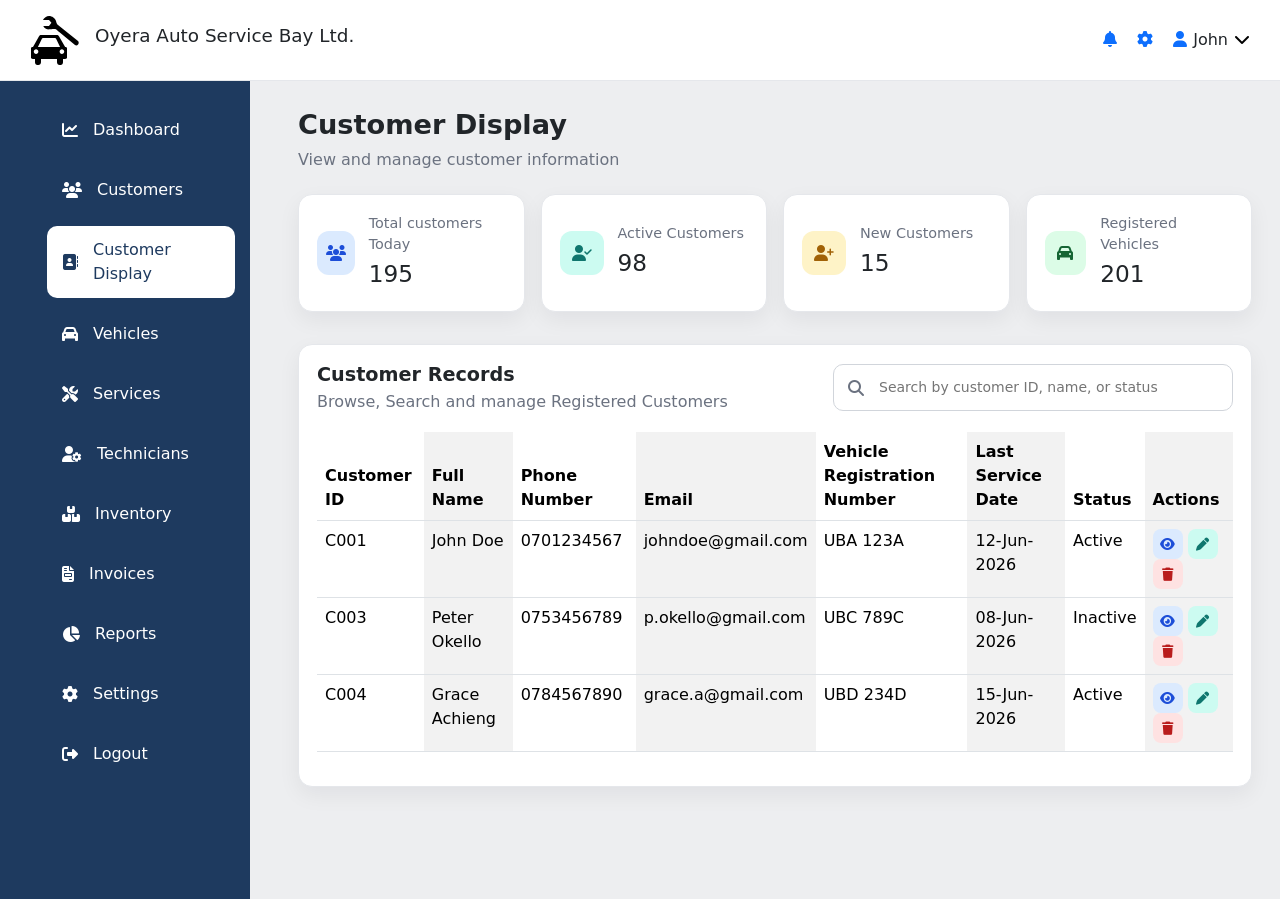
==== pages/customer-display.html @ 78649e61 "Added customers, customer display, vehicles, and technicians pages" ====
<!DOCTYPE html>
<html lang="en">
<head>
    <meta charset="UTF-8">
    <meta name="viewport" content="width=device-width, initial-scale=1.0">
    <title>Customer Display</title>
    <link rel="stylesheet" href="../css/customer-display.css">
    <link rel="stylesheet" href="https://cdnjs.cloudflare.com/ajax/libs/font-awesome/6.7.2/css/all.min.css">
    <link href="https://cdn.jsdelivr.net/npm/bootstrap@5.3.8/dist/css/bootstrap.min.css" rel="stylesheet">
</head>
<body>
    <section class="nav-bar">

        <!-- LEFT SIDE -->
        <div class="nav-left">
            <img src="../images/logo.svg" alt="Company-Logo">
            <div class="company-info">
                <h2>Oyera Auto Service Bay Ltd.</h2>
            </div>

        </div>

        <!-- RIGHT SIDE -->
        <div class="nav-right">
            <div class="icon-notifications">
                <a href="#"><i class="fa-solid fa-bell"></i></a>
            </div>
            <div class="icon-settings">
                <a href="#"><i class="fa-solid fa-gear"></i></a>
            </div>
            <div class="user-menu">
                <div class="user-profile">
                    <a href="#"><i class="fas fa-user"></i></a>
                </div>
                <span class="username">John</span>
            
                <button class="menu-btn">
                    <i class="fas fa-chevron-down"></i>
                </button>
            
                <div class="dropdown">
                    <a href="profile.html">Profile</a>
                    <a href="settings.html">Settings</a>
                    <a href="logout.html">Logout</a>
                </div>
            </div>
            
        </div>
    </section>

    <!-- MAIN LAYOUT CONTAINER -->
    <div class="main-container">
        <aside class="side-bar">
            <ul class="sidebar-menu">
                <li><a href="../index.html"><i class="fa-solid fa-chart-line"></i> Dashboard</a></li>
                <li><a href="customers.html"><i class="fa-solid fa-users"></i> Customers</a></li>
                <li><a href="customer-display.html" class="active"><i class="fas fa-address-book"></i></i> Customer Display</a></li>
                <li><a href="vehicles.html"><i class="fa-solid fa-car"></i> Vehicles</a></li>
                <li><a href="services.html"><i class="fa-solid fa-screwdriver-wrench"></i> Services</a></li>
                <li><a href="technicians.html"><i class="fa-solid fa-user-gear"></i> Technicians</a></li>
                <li><a href="inventory.html"><i class="fa-solid fa-boxes-stacked"></i> Inventory</a></li>
                <li><a href="invoices.html"><i class="fa-solid fa-file-invoice"></i> Invoices</a></li>
                <li><a href="reports.html"><i class="fa-solid fa-chart-pie"></i> Reports</a></li>
                <li><a href="settings.html"><i class="fa-solid fa-gear"></i> Settings</a></li>
                <li><a href="logout.html"><i class="fas fa-sign-out-alt"></i> Logout</a></li>
            </ul>
        </aside>
        <main class="content">
            <!-- header -->
            <div class="customer-page">
                <header class="page-header">
                    <h1>Customer Display</h1>
                    <p>View and manage customer information</p>
                </header>
        
                <!-- Customer statistics -->
                <section class="customer-stats">
                    <article class="stat-card">
                        <div class="stat-icon total">
                            <i class="fas fa-users"></i>
                        </div>
                        <div class="stat-content">
                            <p class="stat-title">Total customers Today</p>
                            <h2>195</h2>
                        </div>
                    </article>
        
                    <article class="stat-card">
                        <div class="stat-icon active">
                            <i class="fas fa-user-check"></i>
                        </div>
                        <div class="stat-content">
                            <p class="stat-title">Active Customers</p>
                            <h2>98</h2>
                        </div>
                    </article>
        
                    <article class="stat-card">
                        <div class="stat-icon new">
                            <i class="fas fa-user-plus"></i>
                        </div>
                        <div class="stat-content">
                            <p class="stat-title">New Customers</p>
                            <h2>15</h2>
                        </div>
                    </article>
        
                    <article class="stat-card">
                        <div class="stat-icon vehicles">
                            <i class="fas fa-car"></i>
                        </div>
                        <div class="stat-content">
                            <p class="stat-title">Registered Vehicles</p>
                            <h2>201</h2>
                        </div>
                    </article>
        
                </section>
        
                <!-- Records -->
                <section class="customer-records">
                <div class="records-header">
                    <div class="header">
                        <h2>Customer Records</h2>
                        <p>Browse, Search and manage Registered Customers</p>
                    </div>
                    <div class="search-input">
                        <i class="fa-solid fa-magnifying-glass" aria-hidden="true"></i>
                        <input type="text" placeholder="Search by customer ID, name, or status">
                    </div>
                </div>
                    <table class="table table-striped-columns">
                        <thead>
                            <tr>
                                <th>Customer ID</th>
                                <th>Full Name</th>
                                <th>Phone Number</th>
                                <th>Email</th>
                                <th>Vehicle Registration Number</th>
                                <th>Last Service Date</th>
                                <th>Status</th>
                                <th>Actions</th>
                            </tr>
                        </thead>
                        <tbody>
                            <tr>
                                <td>C001</td>
                                <td>John Doe</td>
                                <td>0701234567</td>
                                <td>johndoe@gmail.com</td>
                                <td>UBA 123A</td>
                                <td>12-Jun-2026</td>
                                <td>Active</td>
                                <td class="action-cell">
                                    <a href="#" class="action-icon view" aria-label="View customer"><i class="fa-solid fa-eye"></i></a>
                                    <a href="#" class="action-icon edit" aria-label="Edit customer"><i class="fa-solid fa-pen"></i></a>
                                    <a href="#" class="action-icon delete" aria-label="Delete customer"><i class="fa-solid fa-trash"></i></a>
                                </td>
                            </tr>
                            <tr>
                                <td>C003</td>
                                <td>Peter Okello</td>
                                <td>0753456789</td>
                                <td>p.okello@gmail.com</td>
                                <td>UBC 789C</td>
                                <td>08-Jun-2026</td>
                                <td>Inactive</td>
                                    <td class="action-cell">
                                        <a href="#" class="action-icon view" aria-label="View customer"><i class="fa-solid fa-eye"></i></a>
                                        <a href="#" class="action-icon edit" aria-label="Edit customer"><i class="fa-solid fa-pen"></i></a>
                                        <a href="#" class="action-icon delete" aria-label="Delete customer"><i class="fa-solid fa-trash"></i></a>
                                    </td>
                            </tr>
                            <tr>
                                <td>C004</td>
                                <td>Grace Achieng</td>
                                <td>0784567890</td>
                                <td>grace.a@gmail.com</td>
                                <td>UBD 234D</td>
                                <td>15-Jun-2026</td>
                                <td>Active</td>
                                <td class="action-cell">
                                    <a href="#" class="action-icon view" aria-label="View customer"><i class="fa-solid fa-eye"></i></a>
                                    <a href="#" class="action-icon edit" aria-label="Edit customer"><i class="fa-solid fa-pen"></i></a>
                                    <a href="#" class="action-icon delete" aria-label="Delete customer"><i class="fa-solid fa-trash"></i></a>
                                </td>
                            </tr>
                        </tbody>
                    </table>
                </section>
            </div>
        </main>
        
        </body>
        
        </html>
---- css/customer-display.css ----
:root {
    --bg: #f3f5f8;
    --surface: #ffffff;
    --text: #1f2937;
    --muted: #6b7280;
    --border: #e5e7eb;
    --primary: #2563eb;
    --primary-dark: #1d4ed8;
    --shadow: 0 8px 22px rgba(15, 23, 42, 0.06);
    --radius: 14px;
}

* {
    margin: 0;
    padding: 0;
    box-sizing: border-box;
}

body {
    font-family: "Segoe UI", Tahoma, Geneva, Verdana, sans-serif;
    background: var(--bg);
    color: var(--text);
}

.nav-bar {
    display: flex;
    justify-content: space-between;
    align-items: center;
    padding: 15px 30px;
    background-color: #fff;
    border-bottom: 1px solid var(--border);
}

.nav-left {
    display: flex;
    align-items: center;
    gap: 15px;
}

.nav-left img {
    width: 50px;
    height: 50px;
    object-fit: cover;
}

.company-info h2 {
    font-size: 1.15rem;
}

.nav-right {
    display: flex;
    align-items: center;
    gap: 20px;
}

.user-menu {
    position: relative;
    display: flex;
    align-items: center;
    gap: 6px;
}

.menu-btn {
    background: none;
    border: none;
    cursor: pointer;
}

.dropdown {
    position: absolute;
    top: 100%;
    right: 0;
    display: none;
    background: #fff;
    border: 1px solid var(--border);
    min-width: 150px;
    box-shadow: var(--shadow);
}

.dropdown a {
    display: block;
    padding: 10px;
    text-decoration: none;
    color: var(--text);
}

.user-menu:hover .dropdown {
    display: block;
}

.main-container {
    display: flex;
    gap: 20px;
    background-color: #edeef0;
    min-height: calc(100vh - 82px);
}

.side-bar {
    width: 250px;
    background-color: #1e3a5f;
    padding: 25px 15px;
}

.sidebar-menu {
    list-style: none;
}

.sidebar-menu li {
    margin-bottom: 12px;
}

.sidebar-menu a {
    display: flex;
    align-items: center;
    gap: 15px;
    text-decoration: none;
    color: #fff;
    padding: 12px 15px;
    border-radius: 10px;
    font-size: 16px;
    font-weight: 500;
    transition: all 0.25s ease;
}

.sidebar-menu a:hover {
    background-color: rgba(255, 255, 255, 0.15);
    transform: translateX(4px);
}

.sidebar-menu a.active {
    background-color: #fff;
    color: #1e3a5f;
}

.content {
    flex: 1;
}

.customer-page {
    padding: 28px;
    display: flex;
    flex-direction: column;
    gap: 22px;
}

.page-header h1 {
    font-size: 1.7rem;
    font-weight: 700;
    margin-bottom: 6px;
}

.page-header p {
    color: var(--muted);
    margin-bottom: 0;
}

.customer-stats {
    display: grid;
    grid-template-columns: repeat(4, minmax(180px, 1fr));
    gap: 16px;
    margin-bottom: 10px;
}

.stat-card {
    background: var(--surface);
    border: 1px solid var(--border);
    border-radius: var(--radius);
    padding: 18px;
    box-shadow: var(--shadow);
    display: flex;
    align-items: center;
    gap: 14px;
    transition: transform 0.2s ease, box-shadow 0.2s ease;
}

.stat-card:hover {
    transform: translateY(-3px);
    box-shadow: 0 12px 26px rgba(15, 23, 42, 0.1);
}

.stat-icon {
    width: 44px;
    height: 44px;
    border-radius: 12px;
    display: grid;
    place-items: center;
    font-size: 1rem;
}

.stat-icon.total {
    color: #1d4ed8;
    background: #dbeafe;
}

.stat-icon.active {
    color: #0f766e;
    background: #ccfbf1;
}

.stat-icon.new {
    color: #a16207;
    background: #fef3c7;
}

.stat-icon.vehicles {
    color: #166534;
    background: #dcfce7;
}

.stat-title {
    font-size: 0.9rem;
    color: var(--muted);
    margin-bottom: 6px;
}

.stat-content h2 {
    font-size: 1.45rem;
    line-height: 1;
}
.customer-records{
    background: var(--surface);
    border: 1px solid var(--border);
    border-radius: var(--radius);
    padding: 18px;
    box-shadow: var(--shadow);

}
.customer-records h2{
    font-size: 1.2rem;
    margin-bottom: 4px;
    font-weight: 700;
}

.customer-records p {
    color: var(--muted);
    margin-bottom: 18px
}
.records-header{
    display: flex;
    justify-content: space-between;
    align-items: center;
}
.search-input {
    position: relative;
    width: 400px;
    margin-bottom: 20px;
}

.search-input input {
    width: 100%;
    padding: 12px 15px 12px 45px;
    border: 1px solid #d1d5db;
    border-radius: 10px;
    font-size: 14px;
    outline: none;
}

.search-input input:focus {
    border-color: #2563eb;
}

.search-input i {
    position: absolute;
    left: 15px;
    top: 50%;
    transform: translateY(-50%);
    color: #6b7280;
}
.action-icon {
    width: 30px;
    height: 30px;
    border-radius: 8px;
    display: inline-grid;
    place-items: center;
    text-decoration: none;
    font-size: 0.82rem;
    transition: background-color 0.2s ease, transform 0.2s ease;
}

.action-icon:hover {
    transform: translateY(-1px);
}

.action-icon.view {
    color: #1d4ed8;
    background: #dbeafe;
}

.action-icon.edit {
    color: #0f766e;
    background: #ccfbf1;
}

.action-icon.delete {
    color: #b91c1c;
    background: #fee2e2;
}
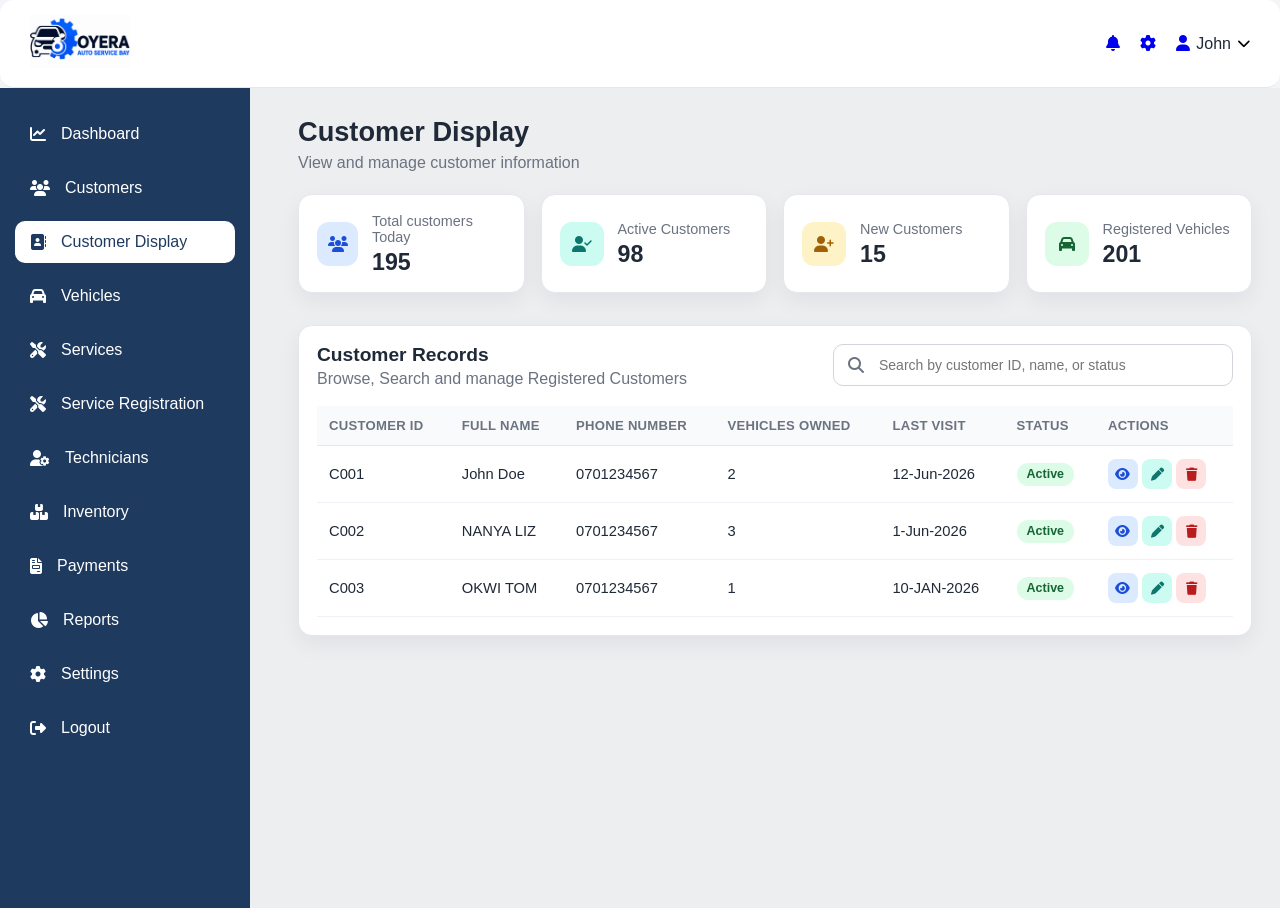
==== commit 1d9f20e1: "feat: add logos and form validations" ====
--- a/pages/customer-display.html
+++ b/pages/customer-display.html
@@ -1,196 +1,194 @@
-<!DOCTYPE html>
-<html lang="en">
-<head>
-    <meta charset="UTF-8">
-    <meta name="viewport" content="width=device-width, initial-scale=1.0">
-    <title>Customer Display</title>
-    <link rel="stylesheet" href="../css/customer-display.css">
-    <link rel="stylesheet" href="https://cdnjs.cloudflare.com/ajax/libs/font-awesome/6.7.2/css/all.min.css">
-    <link href="https://cdn.jsdelivr.net/npm/bootstrap@5.3.8/dist/css/bootstrap.min.css" rel="stylesheet">
-</head>
-<body>
-    <section class="nav-bar">
-
-        <!-- LEFT SIDE -->
-        <div class="nav-left">
-            <img src="../images/logo.svg" alt="Company-Logo">
-            <div class="company-info">
-                <h2>Oyera Auto Service Bay Ltd.</h2>
-            </div>
-
-        </div>
-
-        <!-- RIGHT SIDE -->
-        <div class="nav-right">
-            <div class="icon-notifications">
-                <a href="#"><i class="fa-solid fa-bell"></i></a>
-            </div>
-            <div class="icon-settings">
-                <a href="#"><i class="fa-solid fa-gear"></i></a>
-            </div>
-            <div class="user-menu">
-                <div class="user-profile">
-                    <a href="#"><i class="fas fa-user"></i></a>
-                </div>
-                <span class="username">John</span>
-            
-                <button class="menu-btn">
-                    <i class="fas fa-chevron-down"></i>
-                </button>
-            
-                <div class="dropdown">
-                    <a href="profile.html">Profile</a>
-                    <a href="settings.html">Settings</a>
-                    <a href="logout.html">Logout</a>
-                </div>
-            </div>
-            
-        </div>
-    </section>
-
-    <!-- MAIN LAYOUT CONTAINER -->
-    <div class="main-container">
-        <aside class="side-bar">
-            <ul class="sidebar-menu">
-                <li><a href="../index.html"><i class="fa-solid fa-chart-line"></i> Dashboard</a></li>
-                <li><a href="customers.html"><i class="fa-solid fa-users"></i> Customers</a></li>
-                <li><a href="customer-display.html" class="active"><i class="fas fa-address-book"></i></i> Customer Display</a></li>
-                <li><a href="vehicles.html"><i class="fa-solid fa-car"></i> Vehicles</a></li>
-                <li><a href="services.html"><i class="fa-solid fa-screwdriver-wrench"></i> Services</a></li>
-                <li><a href="technicians.html"><i class="fa-solid fa-user-gear"></i> Technicians</a></li>
-                <li><a href="inventory.html"><i class="fa-solid fa-boxes-stacked"></i> Inventory</a></li>
-                <li><a href="invoices.html"><i class="fa-solid fa-file-invoice"></i> Invoices</a></li>
-                <li><a href="reports.html"><i class="fa-solid fa-chart-pie"></i> Reports</a></li>
-                <li><a href="settings.html"><i class="fa-solid fa-gear"></i> Settings</a></li>
-                <li><a href="logout.html"><i class="fas fa-sign-out-alt"></i> Logout</a></li>
-            </ul>
-        </aside>
-        <main class="content">
-            <!-- header -->
-            <div class="customer-page">
-                <header class="page-header">
-                    <h1>Customer Display</h1>
-                    <p>View and manage customer information</p>
-                </header>
-        
-                <!-- Customer statistics -->
-                <section class="customer-stats">
-                    <article class="stat-card">
-                        <div class="stat-icon total">
-                            <i class="fas fa-users"></i>
-                        </div>
-                        <div class="stat-content">
-                            <p class="stat-title">Total customers Today</p>
-                            <h2>195</h2>
-                        </div>
-                    </article>
-        
-                    <article class="stat-card">
-                        <div class="stat-icon active">
-                            <i class="fas fa-user-check"></i>
-                        </div>
-                        <div class="stat-content">
-                            <p class="stat-title">Active Customers</p>
-                            <h2>98</h2>
-                        </div>
-                    </article>
-        
-                    <article class="stat-card">
-                        <div class="stat-icon new">
-                            <i class="fas fa-user-plus"></i>
-                        </div>
-                        <div class="stat-content">
-                            <p class="stat-title">New Customers</p>
-                            <h2>15</h2>
-                        </div>
-                    </article>
-        
-                    <article class="stat-card">
-                        <div class="stat-icon vehicles">
-                            <i class="fas fa-car"></i>
-                        </div>
-                        <div class="stat-content">
-                            <p class="stat-title">Registered Vehicles</p>
-                            <h2>201</h2>
-                        </div>
-                    </article>
-        
-                </section>
-        
-                <!-- Records -->
-                <section class="customer-records">
-                <div class="records-header">
-                    <div class="header">
-                        <h2>Customer Records</h2>
-                        <p>Browse, Search and manage Registered Customers</p>
-                    </div>
-                    <div class="search-input">
-                        <i class="fa-solid fa-magnifying-glass" aria-hidden="true"></i>
-                        <input type="text" placeholder="Search by customer ID, name, or status">
-                    </div>
-                </div>
-                    <table class="table table-striped-columns">
-                        <thead>
-                            <tr>
-                                <th>Customer ID</th>
-                                <th>Full Name</th>
-                                <th>Phone Number</th>
-                                <th>Email</th>
-                                <th>Vehicle Registration Number</th>
-                                <th>Last Service Date</th>
-                                <th>Status</th>
-                                <th>Actions</th>
-                            </tr>
-                        </thead>
-                        <tbody>
-                            <tr>
-                                <td>C001</td>
-                                <td>John Doe</td>
-                                <td>0701234567</td>
-                                <td>johndoe@gmail.com</td>
-                                <td>UBA 123A</td>
-                                <td>12-Jun-2026</td>
-                                <td>Active</td>
-                                <td class="action-cell">
-                                    <a href="#" class="action-icon view" aria-label="View customer"><i class="fa-solid fa-eye"></i></a>
-                                    <a href="#" class="action-icon edit" aria-label="Edit customer"><i class="fa-solid fa-pen"></i></a>
-                                    <a href="#" class="action-icon delete" aria-label="Delete customer"><i class="fa-solid fa-trash"></i></a>
-                                </td>
-                            </tr>
-                            <tr>
-                                <td>C003</td>
-                                <td>Peter Okello</td>
-                                <td>0753456789</td>
-                                <td>p.okello@gmail.com</td>
-                                <td>UBC 789C</td>
-                                <td>08-Jun-2026</td>
-                                <td>Inactive</td>
-                                    <td class="action-cell">
-                                        <a href="#" class="action-icon view" aria-label="View customer"><i class="fa-solid fa-eye"></i></a>
-                                        <a href="#" class="action-icon edit" aria-label="Edit customer"><i class="fa-solid fa-pen"></i></a>
-                                        <a href="#" class="action-icon delete" aria-label="Delete customer"><i class="fa-solid fa-trash"></i></a>
-                                    </td>
-                            </tr>
-                            <tr>
-                                <td>C004</td>
-                                <td>Grace Achieng</td>
-                                <td>0784567890</td>
-                                <td>grace.a@gmail.com</td>
-                                <td>UBD 234D</td>
-                                <td>15-Jun-2026</td>
-                                <td>Active</td>
-                                <td class="action-cell">
-                                    <a href="#" class="action-icon view" aria-label="View customer"><i class="fa-solid fa-eye"></i></a>
-                                    <a href="#" class="action-icon edit" aria-label="Edit customer"><i class="fa-solid fa-pen"></i></a>
-                                    <a href="#" class="action-icon delete" aria-label="Delete customer"><i class="fa-solid fa-trash"></i></a>
-                                </td>
-                            </tr>
-                        </tbody>
-                    </table>
-                </section>
-            </div>
-        </main>
-        
-        </body>
-        
+<!DOCTYPE html>
+<html lang="en">
+<head>
+    <meta charset="UTF-8">
+    <meta name="viewport" content="width=device-width, initial-scale=1.0">
+    <title>Customer Display</title>
+    <link rel="stylesheet" href="../css/customer-display.css">
+    <link rel="stylesheet" href="https://cdnjs.cloudflare.com/ajax/libs/font-awesome/6.7.2/css/all.min.css">
+    <!-- <link href="https://cdn.jsdelivr.net/npm/bootstrap@5.3.8/dist/css/bootstrap.min.css" rel="stylesheet"> -->
+</head>
+<body>
+    <section class="nav-bar">
+
+        <!-- LEFT SIDE -->
+        <div class="nav-left">
+            <img src="../images/service-logo.png" alt="Company-Logo">
+            <div class="company-info">
+                <!-- <h2>Oyera Auto Service Bay Ltd.</h2> -->
+            </div>
+
+        </div>
+
+        <!-- RIGHT SIDE -->
+        <div class="nav-right">
+            <div class="icon-notifications">
+                <a href="#"><i class="fa-solid fa-bell"></i></a>
+            </div>
+            <div class="icon-settings">
+                <a href="#"><i class="fa-solid fa-gear"></i></a>
+            </div>
+            <div class="user-menu">
+                <div class="user-profile">
+                    <a href="#"><i class="fas fa-user"></i></a>
+                </div>
+                <span class="username">John</span>
+            
+                <button class="menu-btn">
+                    <i class="fas fa-chevron-down"></i>
+                </button>
+            
+                <div class="dropdown">
+                    <a href="profile.html">Profile</a>
+                    <a href="settings.html">Settings</a>
+                    <a href="logout.html">Logout</a>
+                </div>
+            </div>
+            
+        </div>
+    </section>
+
+    <!-- MAIN LAYOUT CONTAINER -->
+    <div class="main-container">
+        <aside class="side-bar">
+            <ul class="sidebar-menu">
+                <li><a href="../index.html"><i class="fa-solid fa-chart-line"></i> Dashboard</a></li>
+                <li><a href="customers.html"><i class="fa-solid fa-users"></i> Customers</a></li>
+                <li><a href="customer-display.html" class="active"><i class="fas fa-address-book"></i></i> Customer Display</a></li>
+                <li><a href="vehicles.html"><i class="fa-solid fa-car"></i> Vehicles</a></li>
+                <li><a href="services.html"><i class="fa-solid fa-screwdriver-wrench"></i> Services</a></li>
+                <li><a href="service-registration.html"><i class="fa-solid fa-screwdriver-wrench"></i> Service Registration</a>
+                </li>
+                <li><a href="technicians.html"><i class="fa-solid fa-user-gear"></i> Technicians</a></li>
+                <li><a href="inventory.html"><i class="fa-solid fa-boxes-stacked"></i> Inventory</a></li>
+                <li><a href="invoices.html"><i class="fa-solid fa-file-invoice"></i>Payments</a></li>
+                <li><a href="reports.html"><i class="fa-solid fa-chart-pie"></i> Reports</a></li>
+                <li><a href="settings.html"><i class="fa-solid fa-gear"></i> Settings</a></li>
+                <li><a href="logout.html"><i class="fas fa-sign-out-alt"></i> Logout</a></li>
+            </ul>
+        </aside>
+        <main class="content">
+            <!-- header -->
+            <div class="customer-page">
+                <header class="page-header">
+                    <h1>Customer Display</h1>
+                    <p>View and manage customer information</p>
+                </header>
+        
+                <!-- Customer statistics -->
+                <section class="customer-stats">
+                    <article class="stat-card">
+                        <div class="stat-icon total">
+                            <i class="fas fa-users"></i>
+                        </div>
+                        <div class="stat-content">
+                            <p class="stat-title">Total customers Today</p>
+                            <h2>195</h2>
+                        </div>
+                    </article>
+        
+                    <article class="stat-card">
+                        <div class="stat-icon active">
+                            <i class="fas fa-user-check"></i>
+                        </div>
+                        <div class="stat-content">
+                            <p class="stat-title">Active Customers</p>
+                            <h2>98</h2>
+                        </div>
+                    </article>
+        
+                    <article class="stat-card">
+                        <div class="stat-icon new">
+                            <i class="fas fa-user-plus"></i>
+                        </div>
+                        <div class="stat-content">
+                            <p class="stat-title">New Customers</p>
+                            <h2>15</h2>
+                        </div>
+                    </article>
+        
+                    <article class="stat-card">
+                        <div class="stat-icon vehicles">
+                            <i class="fas fa-car"></i>
+                        </div>
+                        <div class="stat-content">
+                            <p class="stat-title">Registered Vehicles</p>
+                            <h2>201</h2>
+                        </div>
+                    </article>
+        
+                </section>
+        
+                <!-- Records -->
+                <section class="customer-records">
+                <div class="records-header">
+                    <div class="header">
+                        <h2>Customer Records</h2>
+                        <p>Browse, Search and manage Registered Customers</p>
+                    </div>
+                    <div class="search-input">
+                        <i class="fa-solid fa-magnifying-glass" aria-hidden="true"></i>
+                        <input type="text" placeholder="Search by customer ID, name, or status">
+                    </div>
+                </div>
+                    <table class="records-table">
+                        <thead>
+                          <tr>
+                            <th>Customer ID</th>
+                            <th>Full Name</th>
+                            <th>Phone Number</th>
+                            <th>Vehicles Owned</th>
+                            <th>Last Visit</th>
+                            <th>Status</th>
+                            <th>Actions</th>
+                          </tr>
+                        </thead>
+                        <tbody>
+                            <tr>
+                                <td>C001</td>
+                                <td>John Doe</td>
+                                <td>0701234567</td>
+                                <td>2</td>
+                                <td>12-Jun-2026</td>
+                                <td><span class="status-badge active">Active</span></td>
+                                <td class="action-cell">
+                                    <a href="#" class="action-icon view"><i class="fa-solid fa-eye"></i></a>
+                                    <a href="#" class="action-icon edit"><i class="fa-solid fa-pen"></i></a>
+                                    <a href="#" class="action-icon delete"><i class="fa-solid fa-trash"></i></a>
+                                </td>
+                            </tr>
+                            <tr>
+                                <td>C002</td>
+                                <td>NANYA LIZ</td>
+                                <td>0701234567</td>
+                                <td>3</td>
+                                <td>1-Jun-2026</td>
+                                <td><span class="status-badge active">Active</span></td>
+                                <td class="action-cell">
+                                    <a href="#" class="action-icon view"><i class="fa-solid fa-eye"></i></a>
+                                    <a href="#" class="action-icon edit"><i class="fa-solid fa-pen"></i></a>
+                                    <a href="#" class="action-icon delete"><i class="fa-solid fa-trash"></i></a>
+                                </td>
+                            </tr>
+                            <tr>
+                                <td>C003</td>
+                                <td>OKWI TOM</td>
+                                <td>0701234567</td>
+                                <td>1</td>
+                                <td>10-JAN-2026</td>
+                                <td><span class="status-badge active">Active</span></td>
+                                <td class="action-cell">
+                                    <a href="#" class="action-icon view"><i class="fa-solid fa-eye"></i></a>
+                                    <a href="#" class="action-icon edit"><i class="fa-solid fa-pen"></i></a>
+                                    <a href="#" class="action-icon delete"><i class="fa-solid fa-trash"></i></a>
+                                </td>
+                            </tr>
+                        </tbody>
+                    </table>
+                </section>
+            </div>
+        </main>
+        
+        </body>
+        
         </html>
--- a/css/customer-display.css
+++ b/css/customer-display.css
@@ -1,297 +1,350 @@
-:root {
-    --bg: #f3f5f8;
-    --surface: #ffffff;
-    --text: #1f2937;
-    --muted: #6b7280;
-    --border: #e5e7eb;
-    --primary: #2563eb;
-    --primary-dark: #1d4ed8;
-    --shadow: 0 8px 22px rgba(15, 23, 42, 0.06);
-    --radius: 14px;
-}
-
-* {
-    margin: 0;
-    padding: 0;
-    box-sizing: border-box;
-}
-
-body {
-    font-family: "Segoe UI", Tahoma, Geneva, Verdana, sans-serif;
-    background: var(--bg);
-    color: var(--text);
-}
-
-.nav-bar {
-    display: flex;
-    justify-content: space-between;
-    align-items: center;
-    padding: 15px 30px;
-    background-color: #fff;
-    border-bottom: 1px solid var(--border);
-}
-
-.nav-left {
-    display: flex;
-    align-items: center;
-    gap: 15px;
-}
-
-.nav-left img {
-    width: 50px;
-    height: 50px;
-    object-fit: cover;
-}
-
-.company-info h2 {
-    font-size: 1.15rem;
-}
-
-.nav-right {
-    display: flex;
-    align-items: center;
-    gap: 20px;
-}
-
-.user-menu {
-    position: relative;
-    display: flex;
-    align-items: center;
-    gap: 6px;
-}
-
-.menu-btn {
-    background: none;
-    border: none;
-    cursor: pointer;
-}
-
-.dropdown {
-    position: absolute;
-    top: 100%;
-    right: 0;
-    display: none;
-    background: #fff;
-    border: 1px solid var(--border);
-    min-width: 150px;
-    box-shadow: var(--shadow);
-}
-
-.dropdown a {
-    display: block;
-    padding: 10px;
-    text-decoration: none;
-    color: var(--text);
-}
-
-.user-menu:hover .dropdown {
-    display: block;
-}
-
-.main-container {
-    display: flex;
-    gap: 20px;
-    background-color: #edeef0;
-    min-height: calc(100vh - 82px);
-}
-
-.side-bar {
-    width: 250px;
-    background-color: #1e3a5f;
-    padding: 25px 15px;
-}
-
-.sidebar-menu {
-    list-style: none;
-}
-
-.sidebar-menu li {
-    margin-bottom: 12px;
-}
-
-.sidebar-menu a {
-    display: flex;
-    align-items: center;
-    gap: 15px;
-    text-decoration: none;
-    color: #fff;
-    padding: 12px 15px;
-    border-radius: 10px;
-    font-size: 16px;
-    font-weight: 500;
-    transition: all 0.25s ease;
-}
-
-.sidebar-menu a:hover {
-    background-color: rgba(255, 255, 255, 0.15);
-    transform: translateX(4px);
-}
-
-.sidebar-menu a.active {
-    background-color: #fff;
-    color: #1e3a5f;
-}
-
-.content {
-    flex: 1;
-}
-
-.customer-page {
-    padding: 28px;
-    display: flex;
-    flex-direction: column;
-    gap: 22px;
-}
-
-.page-header h1 {
-    font-size: 1.7rem;
-    font-weight: 700;
-    margin-bottom: 6px;
-}
-
-.page-header p {
-    color: var(--muted);
-    margin-bottom: 0;
-}
-
-.customer-stats {
-    display: grid;
-    grid-template-columns: repeat(4, minmax(180px, 1fr));
-    gap: 16px;
-    margin-bottom: 10px;
-}
-
-.stat-card {
-    background: var(--surface);
-    border: 1px solid var(--border);
-    border-radius: var(--radius);
-    padding: 18px;
-    box-shadow: var(--shadow);
-    display: flex;
-    align-items: center;
-    gap: 14px;
-    transition: transform 0.2s ease, box-shadow 0.2s ease;
-}
-
-.stat-card:hover {
-    transform: translateY(-3px);
-    box-shadow: 0 12px 26px rgba(15, 23, 42, 0.1);
-}
-
-.stat-icon {
-    width: 44px;
-    height: 44px;
-    border-radius: 12px;
-    display: grid;
-    place-items: center;
-    font-size: 1rem;
-}
-
-.stat-icon.total {
-    color: #1d4ed8;
-    background: #dbeafe;
-}
-
-.stat-icon.active {
-    color: #0f766e;
-    background: #ccfbf1;
-}
-
-.stat-icon.new {
-    color: #a16207;
-    background: #fef3c7;
-}
-
-.stat-icon.vehicles {
-    color: #166534;
-    background: #dcfce7;
-}
-
-.stat-title {
-    font-size: 0.9rem;
-    color: var(--muted);
-    margin-bottom: 6px;
-}
-
-.stat-content h2 {
-    font-size: 1.45rem;
-    line-height: 1;
-}
-.customer-records{
-    background: var(--surface);
-    border: 1px solid var(--border);
-    border-radius: var(--radius);
-    padding: 18px;
-    box-shadow: var(--shadow);
-
-}
-.customer-records h2{
-    font-size: 1.2rem;
-    margin-bottom: 4px;
-    font-weight: 700;
-}
-
-.customer-records p {
-    color: var(--muted);
-    margin-bottom: 18px
-}
-.records-header{
-    display: flex;
-    justify-content: space-between;
-    align-items: center;
-}
-.search-input {
-    position: relative;
-    width: 400px;
-    margin-bottom: 20px;
-}
-
-.search-input input {
-    width: 100%;
-    padding: 12px 15px 12px 45px;
-    border: 1px solid #d1d5db;
-    border-radius: 10px;
-    font-size: 14px;
-    outline: none;
-}
-
-.search-input input:focus {
-    border-color: #2563eb;
-}
-
-.search-input i {
-    position: absolute;
-    left: 15px;
-    top: 50%;
-    transform: translateY(-50%);
-    color: #6b7280;
-}
-.action-icon {
-    width: 30px;
-    height: 30px;
-    border-radius: 8px;
-    display: inline-grid;
-    place-items: center;
-    text-decoration: none;
-    font-size: 0.82rem;
-    transition: background-color 0.2s ease, transform 0.2s ease;
-}
-
-.action-icon:hover {
-    transform: translateY(-1px);
-}
-
-.action-icon.view {
-    color: #1d4ed8;
-    background: #dbeafe;
-}
-
-.action-icon.edit {
-    color: #0f766e;
-    background: #ccfbf1;
-}
-
-.action-icon.delete {
-    color: #b91c1c;
-    background: #fee2e2;
+:root {
+    --bg: #f3f5f8;
+    --surface: #ffffff;
+    --text: #1f2937;
+    --muted: #6b7280;
+    --border: #e5e7eb;
+    --primary: #2563eb;
+    --primary-dark: #1d4ed8;
+    --shadow: 0 8px 22px rgba(15, 23, 42, 0.06);
+    --radius: 14px;
+}
+
+* {
+    margin: 0;
+    padding: 0;
+    box-sizing: border-box;
+}
+
+body {
+    font-family: "Segoe UI", Tahoma, Geneva, Verdana, sans-serif;
+    background: var(--bg);
+    color: var(--text);
+}
+
+
+.nav-bar {
+    display: flex;
+    justify-content: space-between;
+    align-items: center;
+
+    padding: 15px 30px;
+
+    background-color: var(--surface);
+    border-bottom: 1px solid var(--border);
+    border-radius: var(--radius);
+}
+
+
+.nav-left img {
+    width: 100px;
+    height: auto;
+    object-fit: contain;
+}
+
+.nav-right {
+    display: flex;
+    align-items: center;
+    gap: 20px;
+}
+
+.user-menu {
+    position: relative;
+    display: flex;
+    align-items: center;
+    gap: 6px;
+}
+
+.menu-btn {
+    background: none;
+    border: none;
+    cursor: pointer;
+}
+
+.dropdown {
+    position: absolute;
+    top: 100%;
+    right: 0;
+    display: none;
+    background: #fff;
+    border: 1px solid var(--border);
+    min-width: 150px;
+    box-shadow: var(--shadow);
+}
+
+.dropdown a {
+    display: block;
+    padding: 10px;
+    text-decoration: none;
+    color: var(--text);
+}
+
+.user-menu:hover .dropdown {
+    display: block;
+}
+.main-container {
+    display: flex;
+    gap: 20px;
+    background-color: #edeef0;
+    min-height: calc(100vh - 82px);
+}
+
+/* .side-bar {
+    width: 250px;
+    background-color: #1e3a5f;
+    padding: 25px 15px;
+} */
+
+.side-bar {
+    width: 250px;
+    min-height: calc(100vh - 80px);
+    background-color: #1E3A5F;
+    padding: 25px 15px;
+}
+
+.sidebar-menu {
+    list-style: none;
+}
+
+.sidebar-menu li {
+    margin-bottom: 12px;
+}
+
+.sidebar-menu a {
+    display: flex;
+    align-items: center;
+    gap: 15px;
+    text-decoration: none;
+    color: #fff;
+    padding: 12px 15px;
+    border-radius: 10px;
+    font-size: 16px;
+    font-weight: 500;
+    transition: all 0.25s ease;
+}
+
+.sidebar-menu a:hover {
+    background-color: rgba(255, 255, 255, 0.15);
+    transform: translateX(4px);
+}
+
+.sidebar-menu a.active {
+    background-color: #fff;
+    color: #1e3a5f;
+}
+
+.content {
+    flex: 1;
+}
+
+.customer-page {
+    padding: 28px;
+    display: flex;
+    flex-direction: column;
+    gap: 22px;
+}
+
+.page-header h1 {
+    font-size: 1.7rem;
+    font-weight: 700;
+    margin-bottom: 6px;
+}
+
+.page-header p {
+    color: var(--muted);
+    margin-bottom: 0;
+}
+
+.customer-stats {
+    display: grid;
+    grid-template-columns: repeat(4, minmax(180px, 1fr));
+    gap: 16px;
+    margin-bottom: 10px;
+}
+
+.stat-card {
+    background: var(--surface);
+    border: 1px solid var(--border);
+    border-radius: var(--radius);
+    padding: 18px;
+    box-shadow: var(--shadow);
+    display: flex;
+    align-items: center;
+    gap: 14px;
+    transition: transform 0.2s ease, box-shadow 0.2s ease;
+}
+
+.stat-card:hover {
+    transform: translateY(-3px);
+    box-shadow: 0 12px 26px rgba(15, 23, 42, 0.1);
+}
+
+.stat-icon {
+    width: 44px;
+    height: 44px;
+    border-radius: 12px;
+    display: grid;
+    place-items: center;
+    font-size: 1rem;
+}
+
+.stat-icon.total {
+    color: #1d4ed8;
+    background: #dbeafe;
+}
+
+.stat-icon.active {
+    color: #0f766e;
+    background: #ccfbf1;
+}
+
+.stat-icon.new {
+    color: #a16207;
+    background: #fef3c7;
+}
+
+.stat-icon.vehicles {
+    color: #166534;
+    background: #dcfce7;
+}
+
+.stat-title {
+    font-size: 0.9rem;
+    color: var(--muted);
+    margin-bottom: 6px;
+}
+
+.stat-content h2 {
+    font-size: 1.45rem;
+    line-height: 1;
+}
+.customer-records{
+    background: var(--surface);
+    border: 1px solid var(--border);
+    border-radius: var(--radius);
+    padding: 18px;
+    box-shadow: var(--shadow);
+
+}
+.customer-records h2{
+    font-size: 1.2rem;
+    margin-bottom: 4px;
+    font-weight: 700;
+}
+
+.customer-records p {
+    color: var(--muted);
+    margin-bottom: 18px
+}
+.records-header{
+    display: flex;
+    justify-content: space-between;
+    align-items: center;
+}
+
+ 
+.records-table {
+    width: 100%;
+    border-collapse: collapse;
+    min-width: 780px;
+}
+
+.records-table thead th {
+    text-align: left;
+    font-size: 0.82rem;
+    letter-spacing: 0.02em;
+    text-transform: uppercase;
+    color: #6b7280;
+    background: #f8fafc;
+    border-bottom: 1px solid #e2e8f0;
+    padding: 12px;
+}
+
+.records-table tbody td {
+    padding: 13px 12px;
+    border-bottom: 1px solid #eef2f7;
+    font-size: 0.92rem;
+}
+
+.records-table tbody tr {
+    transition: background-color 0.2s ease;
+}
+
+.records-table tbody tr:hover {
+    background: #f9fbff;
+}
+
+.status-badge {
+    display: inline-flex;
+    align-items: center;
+    padding: 5px 10px;
+    border-radius: 999px;
+    font-size: 0.78rem;
+    font-weight: 600;
+    line-height: 1;
+}
+
+.status-badge.active {
+    color: #166534;
+    background: #dcfce7;
+}
+
+.status-badge.inactive {
+    color: #92400e;
+    background: #ffedd5;
+}
+.search-input {
+    position: relative;
+    width: 400px;
+    margin-bottom: 20px;
+}
+
+.search-input input {
+    width: 100%;
+    padding: 12px 15px 12px 45px;
+    border: 1px solid #d1d5db;
+    border-radius: 10px;
+    font-size: 14px;
+    outline: none;
+}
+
+.search-input input:focus {
+    border-color: #2563eb;
+}
+
+.search-input i {
+    position: absolute;
+    left: 15px;
+    top: 50%;
+    transform: translateY(-50%);
+    color: #6b7280;
+}
+.action-icon {
+    width: 30px;
+    height: 30px;
+    border-radius: 8px;
+    display: inline-grid;
+    place-items: center;
+    text-decoration: none;
+    font-size: 0.82rem;
+    transition: background-color 0.2s ease, transform 0.2s ease;
+}
+
+.action-icon:hover {
+    transform: translateY(-1px);
+}
+
+.action-icon.view {
+    color: #1d4ed8;
+    background: #dbeafe;
+}
+
+.action-icon.edit {
+    color: #0f766e;
+    background: #ccfbf1;
+}
+
+.action-icon.delete {
+    color: #b91c1c;
+    background: #fee2e2;
 }
